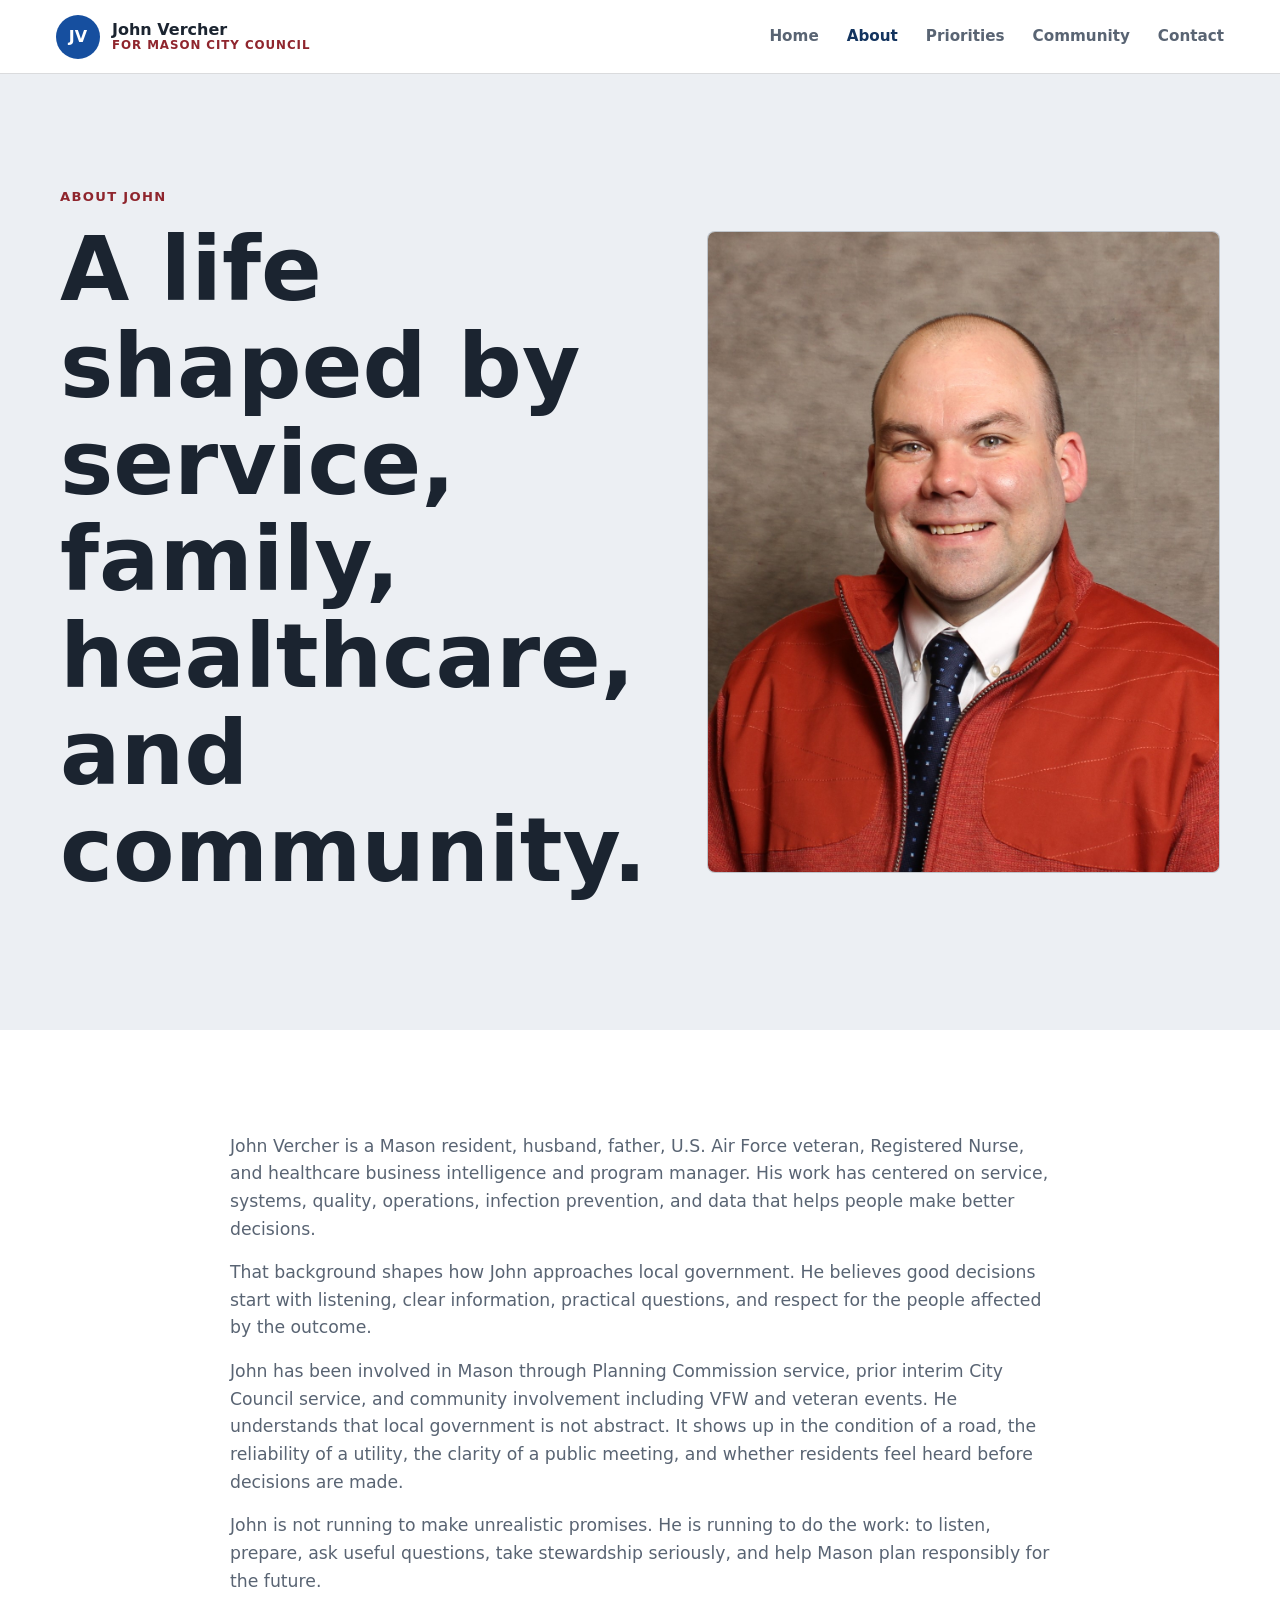
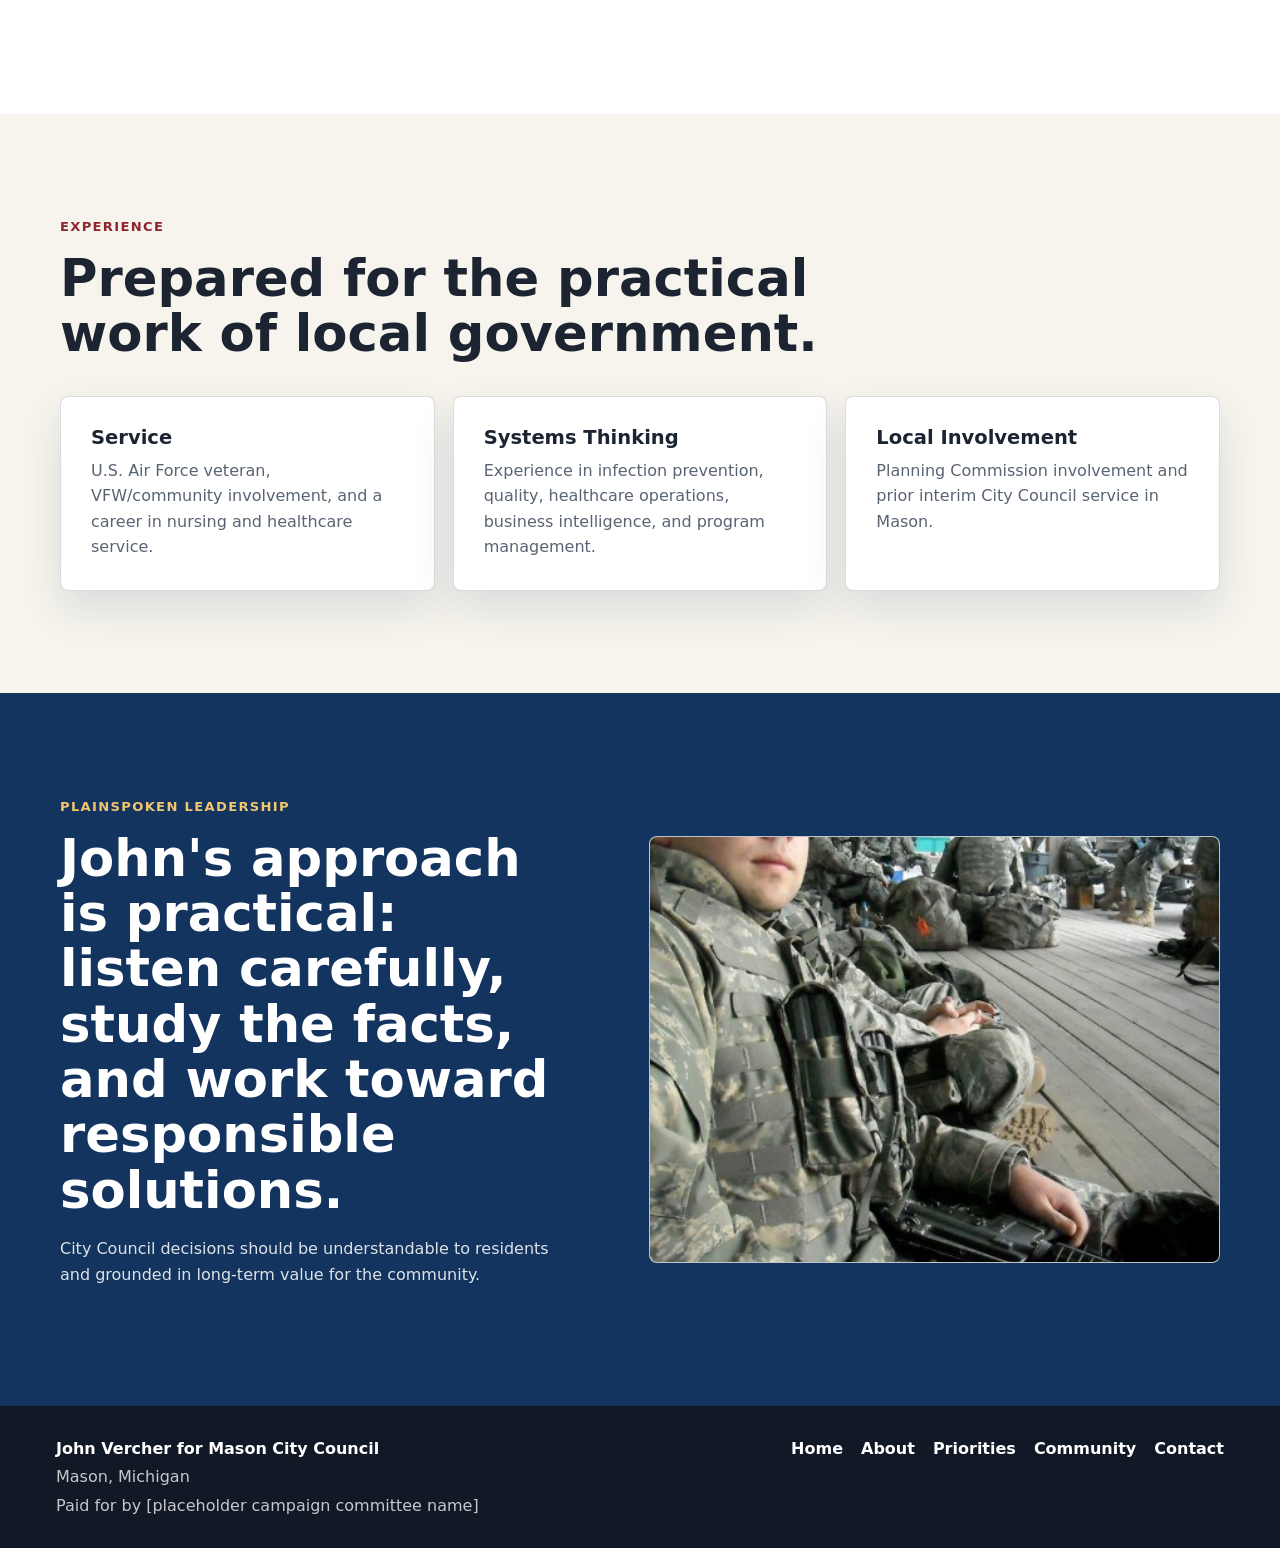
==== about.html @ 8ca31dbc "Build static campaign website" ====
<!doctype html>
<html lang="en">
  <head>
    <meta charset="utf-8">
    <meta name="viewport" content="width=device-width, initial-scale=1">
    <title>About John Vercher | Mason City Council</title>
    <meta name="description" content="Learn about John Vercher: Mason resident, husband, father, U.S. Air Force veteran, Registered Nurse, healthcare leader, and local public servant.">
    <meta property="og:title" content="About John Vercher">
    <meta property="og:description" content="John's story is rooted in service, practical problem-solving, family, and community in Mason, Michigan.">
    <meta property="og:type" content="website">
    <meta property="og:image" content="https://johnvercher.com/assets/images/john/john-professional-profile-picture.JPG">
    <link rel="canonical" href="https://johnvercher.com/about.html">
    <link rel="stylesheet" href="/css/brand.css?v=20260602b">
    <link rel="stylesheet" href="/css/base.css?v=20260602b">
    <script src="/js/main.js?v=20260602" defer></script>
  </head>
  <body>
    <a class="skip-link" href="#main">Skip to content</a>
    <header class="site-header">
      <a class="brand" href="/" aria-label="John Vercher for Mason City Council home">
        <span class="brand-mark" aria-hidden="true">JV</span>
        <span class="brand-text"><strong>John Vercher</strong><small>for Mason City Council</small></span>
      </a>
      <button class="nav-toggle" type="button" aria-expanded="false" aria-controls="site-nav"><span class="nav-toggle-bars" aria-hidden="true"></span><span class="sr-only">Menu</span></button>
      <nav id="site-nav" class="site-nav" aria-label="Primary navigation">
        <a href="/">Home</a>
        <a aria-current="page" href="/about.html">About</a>
        <a href="/priorities.html">Priorities</a>
        <a href="/community.html">Community</a>
        <a href="/contact.html">Contact</a>
      </nav>
    </header>

    <main id="main">
      <section class="page-hero">
        <div class="container split">
          <div>
            <p class="eyebrow">About John</p>
            <h1>A life shaped by service, family, healthcare, and community.</h1>
          </div>
          <div class="photo-frame portrait-frame" data-placeholder="John Vercher campaign portrait">
            <img src="/assets/images/john/john-professional-profile-picture.JPG" alt="John Vercher, candidate for Mason City Council">
          </div>
        </div>
      </section>

      <section class="section section-light">
        <div class="container narrow prose">
          <p>John Vercher is a Mason resident, husband, father, U.S. Air Force veteran, Registered Nurse, and healthcare business intelligence and program manager. His work has centered on service, systems, quality, operations, infection prevention, and data that helps people make better decisions.</p>
          <p>That background shapes how John approaches local government. He believes good decisions start with listening, clear information, practical questions, and respect for the people affected by the outcome.</p>
          <p>John has been involved in Mason through Planning Commission service, prior interim City Council service, and community involvement including VFW and veteran events. He understands that local government is not abstract. It shows up in the condition of a road, the reliability of a utility, the clarity of a public meeting, and whether residents feel heard before decisions are made.</p>
          <p>John is not running to make unrealistic promises. He is running to do the work: to listen, prepare, ask useful questions, take stewardship seriously, and help Mason plan responsibly for the future.</p>
        </div>
      </section>

      <section class="section">
        <div class="container">
          <div class="section-heading">
            <p class="eyebrow">Experience</p>
            <h2>Prepared for the practical work of local government.</h2>
          </div>
          <div class="card-grid three">
            <article class="card">
              <h3>Service</h3>
              <p>U.S. Air Force veteran, VFW/community involvement, and a career in nursing and healthcare service.</p>
            </article>
            <article class="card">
              <h3>Systems Thinking</h3>
              <p>Experience in infection prevention, quality, healthcare operations, business intelligence, and program management.</p>
            </article>
            <article class="card">
              <h3>Local Involvement</h3>
              <p>Planning Commission involvement and prior interim City Council service in Mason.</p>
            </article>
          </div>
        </div>
      </section>

      <section class="section section-blue">
        <div class="container feature reverse">
          <div>
            <p class="eyebrow">Plainspoken leadership</p>
            <h2>John's approach is practical: listen carefully, study the facts, and work toward responsible solutions.</h2>
            <p>City Council decisions should be understandable to residents and grounded in long-term value for the community.</p>
          </div>
          <div class="photo-frame" data-placeholder="John Vercher during military service">
            <img src="/assets/images/military/john-gwot-1.JPG" alt="John Vercher during military service">
          </div>
        </div>
      </section>
    </main>

    <footer class="site-footer">
      <div><strong>John Vercher for Mason City Council</strong><span>Mason, Michigan</span><span>Paid for by [placeholder campaign committee name]</span></div>
      <nav aria-label="Footer navigation"><a href="/">Home</a><a href="/about.html">About</a><a href="/priorities.html">Priorities</a><a href="/community.html">Community</a><a href="/contact.html">Contact</a></nav>
    </footer>
  </body>
</html>
---- css/brand.css ----
:root {
  color-scheme: light;
  --color-ink: #1b2430;
  --color-muted: #596473;
  --color-blue: #164f9f;
  --color-blue-dark: #13345f;
  --color-red: #b83a3f;
  --color-red-dark: #8f252d;
  --color-gold: #d5a642;
  --color-green: #496b57;
  --color-paper: #f7f4ed;
  --color-soft: #eceff3;
  --color-white: #ffffff;
  --color-line: rgba(27, 36, 48, 0.16);
  --shadow-soft: 0 18px 42px rgba(19, 52, 95, 0.12);
  --font-sans: ui-sans-serif, system-ui, -apple-system, BlinkMacSystemFont, "Segoe UI", sans-serif;
  --radius: 8px;
  --container: 1160px;
}
---- css/base.css ----
* {
  box-sizing: border-box;
}

html {
  scroll-behavior: smooth;
}

body {
  margin: 0;
  background: var(--color-paper);
  color: var(--color-ink);
  font-family: var(--font-sans);
  line-height: 1.6;
}

body.nav-open {
  overflow: hidden;
}

img {
  display: block;
  max-width: 100%;
}

a {
  color: inherit;
}

a:hover {
  color: var(--color-blue);
}

:focus-visible {
  outline: 3px solid rgba(213, 166, 66, 0.75);
  outline-offset: 4px;
}

h1,
h2,
h3,
p {
  margin-top: 0;
}

h1,
h2,
h3 {
  color: var(--color-ink);
  line-height: 1.08;
}

h1 {
  font-size: clamp(2.55rem, 7vw, 5.6rem);
  margin-bottom: 20px;
  max-width: 11ch;
}

h2 {
  font-size: clamp(1.9rem, 4vw, 3.25rem);
  margin-bottom: 18px;
}

h3 {
  font-size: 1.22rem;
  margin-bottom: 10px;
}

p {
  margin-bottom: 16px;
}

ul {
  margin: 0;
  padding-left: 1.2rem;
}

li + li {
  margin-top: 8px;
}

input,
select,
textarea,
button {
  font: inherit;
}

input,
select,
textarea {
  border: 1px solid var(--color-line);
  border-radius: 6px;
  color: var(--color-ink);
  min-height: 48px;
  padding: 10px 12px;
  width: 100%;
}

textarea {
  resize: vertical;
}

label {
  color: var(--color-blue-dark);
  font-weight: 800;
}

.sr-only {
  clip: rect(0, 0, 0, 0);
  border: 0;
  height: 1px;
  margin: -1px;
  overflow: hidden;
  padding: 0;
  position: absolute;
  white-space: nowrap;
  width: 1px;
}

.skip-link {
  background: var(--color-blue-dark);
  color: var(--color-white);
  font-weight: 800;
  left: 16px;
  padding: 10px 14px;
  position: fixed;
  top: 12px;
  transform: translateY(-140%);
  z-index: 100;
}

.skip-link:focus {
  transform: translateY(0);
}

.site-header {
  align-items: center;
  background: rgba(255, 255, 255, 0.96);
  border-bottom: 1px solid var(--color-line);
  display: flex;
  gap: 20px;
  justify-content: space-between;
  min-height: 74px;
  padding: 12px clamp(18px, 5vw, 56px);
  position: sticky;
  top: 0;
  z-index: 30;
}

.brand {
  align-items: center;
  display: inline-flex;
  gap: 12px;
  text-decoration: none;
}

.brand-mark {
  align-items: center;
  background: var(--color-blue);
  border-radius: 50%;
  color: var(--color-white);
  display: inline-flex;
  font-weight: 900;
  height: 44px;
  justify-content: center;
  width: 44px;
}

.brand-text strong,
.brand-text small {
  display: block;
}

.brand-text strong {
  color: var(--color-ink);
  line-height: 1.1;
}

.brand-text small {
  color: var(--color-red-dark);
  font-size: 0.74rem;
  font-weight: 900;
  letter-spacing: 0.08em;
  line-height: 1.2;
  text-transform: uppercase;
}

.site-nav {
  align-items: center;
  display: flex;
  flex-wrap: wrap;
  gap: clamp(12px, 2.5vw, 28px);
  justify-content: flex-end;
}

.site-nav a {
  color: var(--color-muted);
  font-size: 0.95rem;
  font-weight: 800;
  text-decoration: none;
}

.site-nav a[aria-current="page"],
.site-nav a:hover {
  color: var(--color-blue-dark);
}

.nav-toggle {
  background: var(--color-white);
  border: 1px solid var(--color-line);
  border-radius: 6px;
  color: var(--color-blue-dark);
  display: none;
  height: 44px;
  padding: 0;
  width: 44px;
}

.nav-toggle-bars,
.nav-toggle-bars::before,
.nav-toggle-bars::after {
  background: currentColor;
  display: block;
  height: 2px;
  margin: auto;
  position: relative;
  width: 20px;
}

.nav-toggle-bars::before,
.nav-toggle-bars::after {
  content: "";
  position: absolute;
}

.nav-toggle-bars::before {
  top: -6px;
}

.nav-toggle-bars::after {
  top: 6px;
}

.container {
  margin: 0 auto;
  max-width: var(--container);
  width: min(calc(100% - 36px), var(--container));
}

.narrow {
  max-width: 820px;
}

.section {
  padding: clamp(58px, 8vw, 104px) 0;
}

.section-light {
  background: var(--color-white);
}

.section-blue {
  background: var(--color-blue-dark);
  color: rgba(255, 255, 255, 0.86);
}

.section-blue h1,
.section-blue h2,
.section-blue h3 {
  color: var(--color-white);
}

.section-heading {
  max-width: 760px;
}

.eyebrow {
  color: var(--color-red-dark);
  font-size: 0.82rem;
  font-weight: 900;
  letter-spacing: 0.1em;
  margin-bottom: 14px;
  text-transform: uppercase;
}

.section-blue .eyebrow,
.hero .eyebrow {
  color: #f1c66e;
}

.prose {
  color: var(--color-muted);
  font-size: 1.08rem;
}

.split,
.feature,
.contact-layout {
  align-items: center;
  display: grid;
  gap: clamp(28px, 7vw, 76px);
  grid-template-columns: minmax(0, 1fr) minmax(280px, 0.9fr);
}

.feature.reverse {
  grid-template-columns: minmax(280px, 0.9fr) minmax(0, 1fr);
}

.hero {
  min-height: calc(100svh - 74px);
  overflow: hidden;
  position: relative;
}

.hero-photo,
.hero-shade {
  inset: 0;
  position: absolute;
}

.hero-photo {
  background:
    url("/assets/images/hero/welcome-to-mason-hero.jpg") center / cover no-repeat,
    linear-gradient(135deg, #d6b37b, #315c86);
}

.hero-shade {
  background:
    linear-gradient(90deg, rgba(19, 52, 95, 0.9), rgba(19, 52, 95, 0.58) 48%, rgba(19, 52, 95, 0.08) 82%),
    linear-gradient(0deg, rgba(27, 36, 48, 0.28), rgba(27, 36, 48, 0.08));
}

.hero-content {
  color: var(--color-white);
  margin: 0 auto;
  max-width: var(--container);
  padding: clamp(86px, 15vw, 160px) 0 clamp(58px, 10vw, 96px);
  position: relative;
  width: min(calc(100% - 36px), var(--container));
  z-index: 1;
}

.hero-content h1,
.hero-content h2 {
  color: var(--color-white);
}

.hero-lede,
.page-lede {
  font-size: clamp(1.14rem, 2vw, 1.45rem);
  max-width: 680px;
}

.hero-lede {
  color: rgba(255, 255, 255, 0.9);
  max-width: 720px;
}

.button-row {
  display: flex;
  flex-wrap: wrap;
  gap: 12px;
  margin-top: 30px;
}

.button {
  align-items: center;
  border: 2px solid transparent;
  border-radius: 6px;
  cursor: pointer;
  display: inline-flex;
  font-weight: 900;
  justify-content: center;
  min-height: 48px;
  padding: 11px 18px;
  text-decoration: none;
}

.button-primary {
  background: var(--color-red);
  color: var(--color-white);
}

.button-primary:hover {
  background: var(--color-red-dark);
  color: var(--color-white);
}

.button-secondary {
  border-color: rgba(255, 255, 255, 0.78);
  color: var(--color-white);
}

.button-secondary:hover {
  background: rgba(255, 255, 255, 0.12);
  color: var(--color-white);
}

.card-grid {
  display: grid;
  gap: 18px;
  margin-top: 34px;
}

.card-grid.three {
  grid-template-columns: repeat(3, minmax(0, 1fr));
}

.card-grid.four {
  grid-template-columns: repeat(4, minmax(0, 1fr));
}

.card {
  background: var(--color-white);
  border: 1px solid var(--color-line);
  border-radius: var(--radius);
  box-shadow: var(--shadow-soft);
  padding: clamp(22px, 3vw, 30px);
}

.card p {
  color: var(--color-muted);
  margin-bottom: 0;
}

.priority-card {
  border-top: 5px solid var(--color-blue);
}

.photo-frame,
.gallery-grid figure,
.photo-strip figure {
  background: #dfe4e8;
  border: 1px solid var(--color-line);
  border-radius: var(--radius);
  overflow: hidden;
  position: relative;
}

.photo-frame {
  aspect-ratio: 4 / 3;
  min-height: 260px;
}

.portrait-frame {
  aspect-ratio: 4 / 5;
}

.photo-frame img,
.gallery-grid img,
.photo-strip img {
  height: 100%;
  object-fit: cover;
  width: 100%;
}

.photo-frame.is-missing img,
.gallery-grid figure.is-missing img,
.photo-strip figure.is-missing img {
  display: none;
}

.photo-frame.is-missing::before,
.gallery-grid figure.is-missing::before,
.photo-strip figure.is-missing::before {
  align-items: center;
  color: var(--color-blue-dark);
  content: attr(data-placeholder);
  display: flex;
  font-weight: 900;
  inset: 0;
  justify-content: center;
  min-height: 220px;
  padding: 24px;
  position: absolute;
  text-align: center;
}

.photo-strip figure.is-missing::before,
.gallery-grid figure.is-missing::before {
  bottom: 48px;
}

.text-link {
  color: var(--color-blue-dark);
  display: inline-flex;
  font-weight: 900;
  margin-top: 8px;
  text-decoration-color: var(--color-gold);
  text-decoration-thickness: 3px;
  text-underline-offset: 5px;
}

.text-link.light {
  color: var(--color-white);
}

.photo-strip {
  display: grid;
  gap: 18px;
  grid-template-columns: repeat(3, minmax(0, 1fr));
  margin-top: 32px;
}

figure {
  margin: 0;
}

.photo-strip figure,
.gallery-grid figure {
  display: grid;
  grid-template-rows: 1fr auto;
}

.photo-strip img {
  aspect-ratio: 4 / 3;
}

figcaption {
  background: var(--color-white);
  color: var(--color-blue-dark);
  font-weight: 900;
  padding: 12px 14px;
}

.cta {
  background: var(--color-soft);
}

.cta-inner {
  align-items: center;
  display: flex;
  gap: 24px;
  justify-content: space-between;
}

.cta-inner p {
  color: var(--color-muted);
  max-width: 680px;
}

.page-hero {
  background: var(--color-soft);
  padding: clamp(58px, 9vw, 112px) 0;
}

.page-hero-image {
  background:
    linear-gradient(90deg, rgba(19, 52, 95, 0.92), rgba(19, 52, 95, 0.68)),
    url("/assets/images/hero/welcome-to-mason-hero.jpg") center / cover no-repeat;
  color: rgba(255, 255, 255, 0.88);
}

.page-hero-image h1,
.page-hero-image .page-lede {
  color: var(--color-white);
}

.page-hero .split {
  align-items: center;
}

.priority-list {
  display: grid;
  gap: 20px;
}

.priority-detail {
  background: var(--color-paper);
  border-left: 5px solid var(--color-blue);
  border-radius: var(--radius);
  padding: clamp(22px, 4vw, 34px);
}

.priority-detail h2 {
  font-size: clamp(1.6rem, 3vw, 2.2rem);
}

.priority-detail h3 {
  color: var(--color-red-dark);
  font-size: 1rem;
  margin-top: 20px;
  text-transform: uppercase;
}

.gallery-grid {
  display: grid;
  gap: 18px;
  grid-template-columns: repeat(2, minmax(0, 1fr));
  margin-top: 34px;
}

.gallery-grid img {
  aspect-ratio: 16 / 10;
}

.contact-layout {
  align-items: start;
  grid-template-columns: minmax(240px, 0.65fr) minmax(300px, 1fr);
}

.contact-panel,
.contact-form {
  background: var(--color-white);
  border: 1px solid var(--color-line);
  border-radius: var(--radius);
  box-shadow: var(--shadow-soft);
  padding: clamp(22px, 4vw, 34px);
}

.contact-panel p {
  color: var(--color-muted);
}

.contact-panel a {
  color: var(--color-blue-dark);
  font-weight: 800;
}

.contact-form {
  display: grid;
  gap: 12px;
}

.contact-form button {
  justify-self: start;
  margin-top: 10px;
}

.site-footer {
  background: #111927;
  color: rgba(255, 255, 255, 0.76);
  display: flex;
  gap: 24px;
  justify-content: space-between;
  padding: 30px clamp(18px, 5vw, 56px);
}

.site-footer div,
.site-footer nav {
  display: flex;
  flex-wrap: wrap;
  gap: 10px 18px;
}

.site-footer div {
  flex-direction: column;
  gap: 3px;
}

.site-footer strong,
.site-footer a {
  color: var(--color-white);
}

.site-footer a {
  font-weight: 800;
  text-decoration: none;
}

@media (prefers-reduced-motion: reduce) {
  *,
  *::before,
  *::after {
    animation-duration: 0.01ms !important;
    animation-iteration-count: 1 !important;
    scroll-behavior: auto !important;
    transition-duration: 0.01ms !important;
  }
}

@media (max-width: 980px) {
  .card-grid.four,
  .card-grid.three {
    grid-template-columns: repeat(2, minmax(0, 1fr));
  }
}

@media (max-width: 760px) {
  .site-header {
    align-items: center;
  }

  .nav-toggle {
    display: inline-flex;
  }

  .site-nav {
    align-content: start;
    background: var(--color-white);
    border-top: 1px solid var(--color-line);
    bottom: 0;
    display: none;
    flex-direction: column;
    gap: 0;
    justify-content: start;
    left: 0;
    padding: 20px;
    position: fixed;
    right: 0;
    top: 74px;
  }

  body.nav-open .site-nav {
    display: flex;
  }

  .site-nav a {
    border-bottom: 1px solid var(--color-line);
    font-size: 1.15rem;
    padding: 15px 0;
    width: 100%;
  }

  .split,
  .feature,
  .feature.reverse,
  .contact-layout,
  .card-grid.four,
  .card-grid.three,
  .photo-strip,
  .gallery-grid {
    grid-template-columns: 1fr;
  }

  .hero {
    min-height: auto;
  }

  .hero-shade {
    background: linear-gradient(90deg, rgba(19, 52, 95, 0.92), rgba(19, 52, 95, 0.62));
  }

  .cta-inner,
  .site-footer {
    align-items: flex-start;
    flex-direction: column;
  }

  .button,
  .contact-form button {
    width: 100%;
  }
}
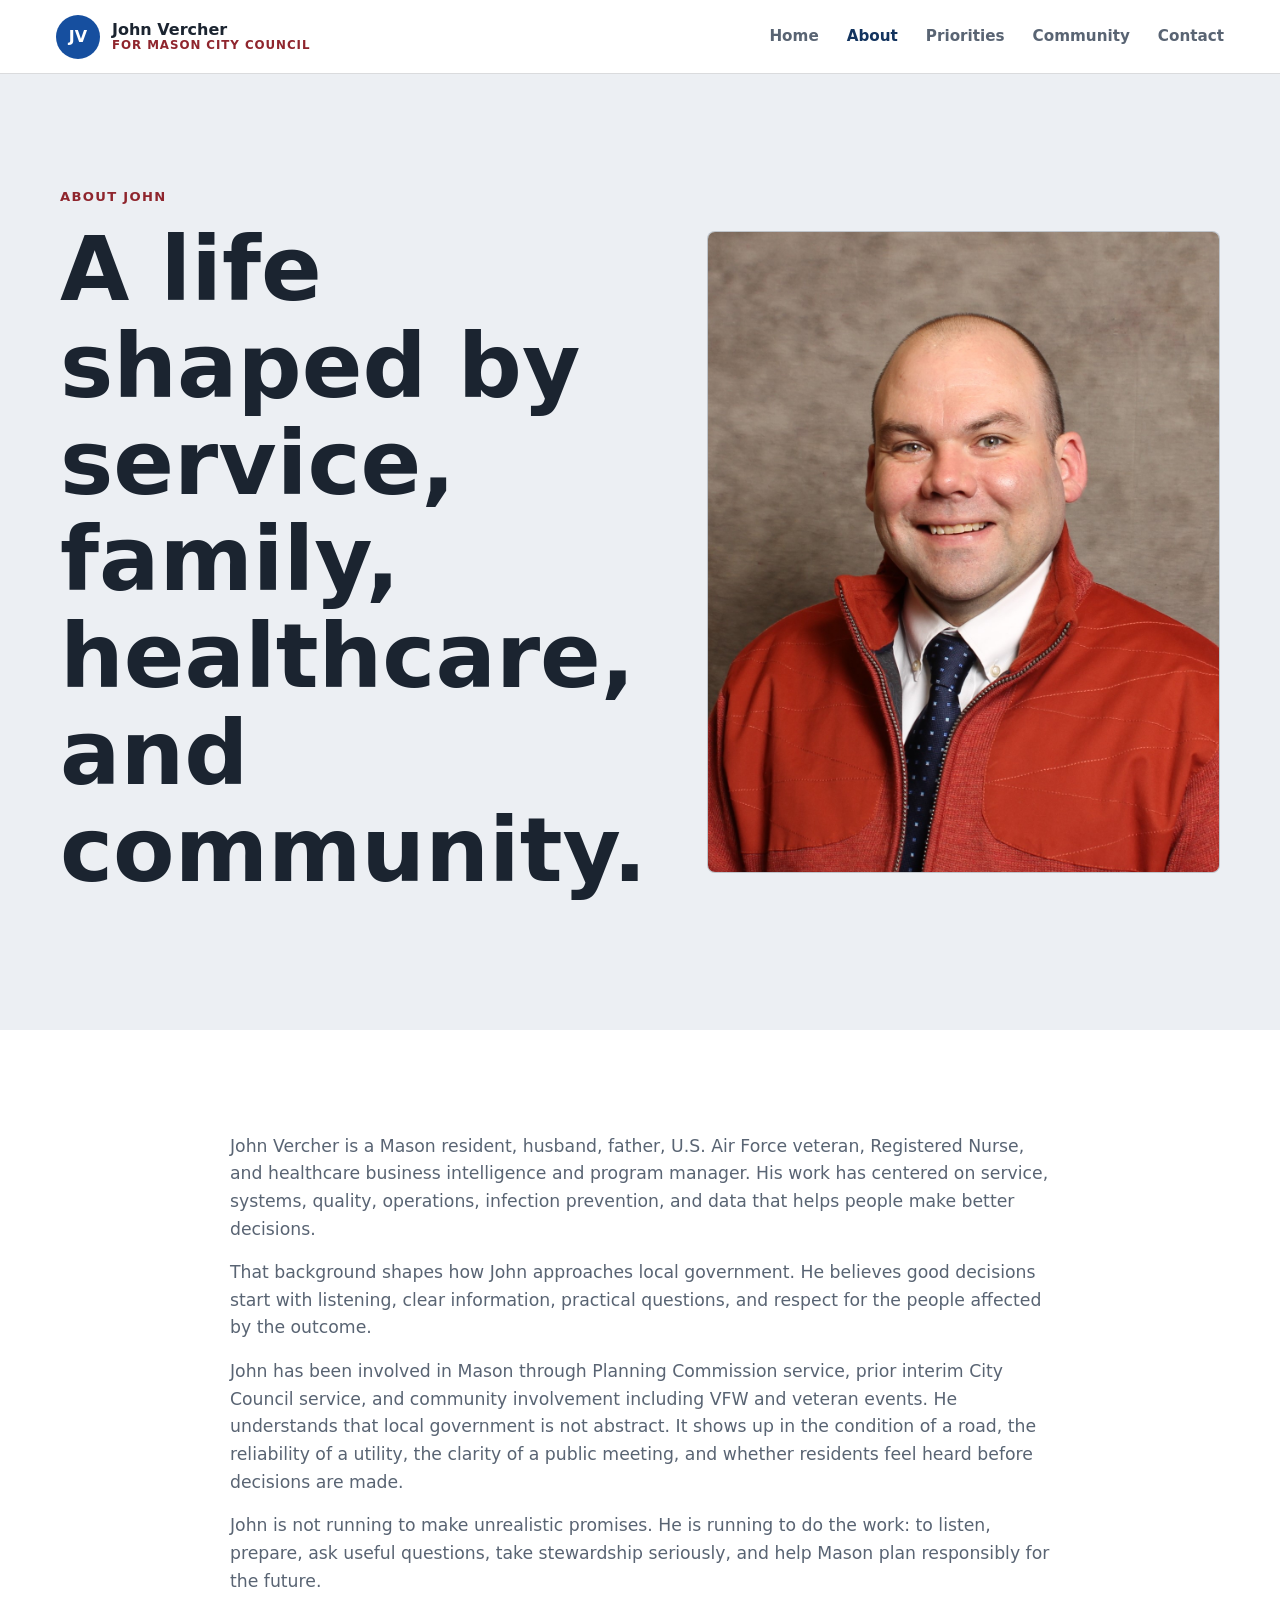
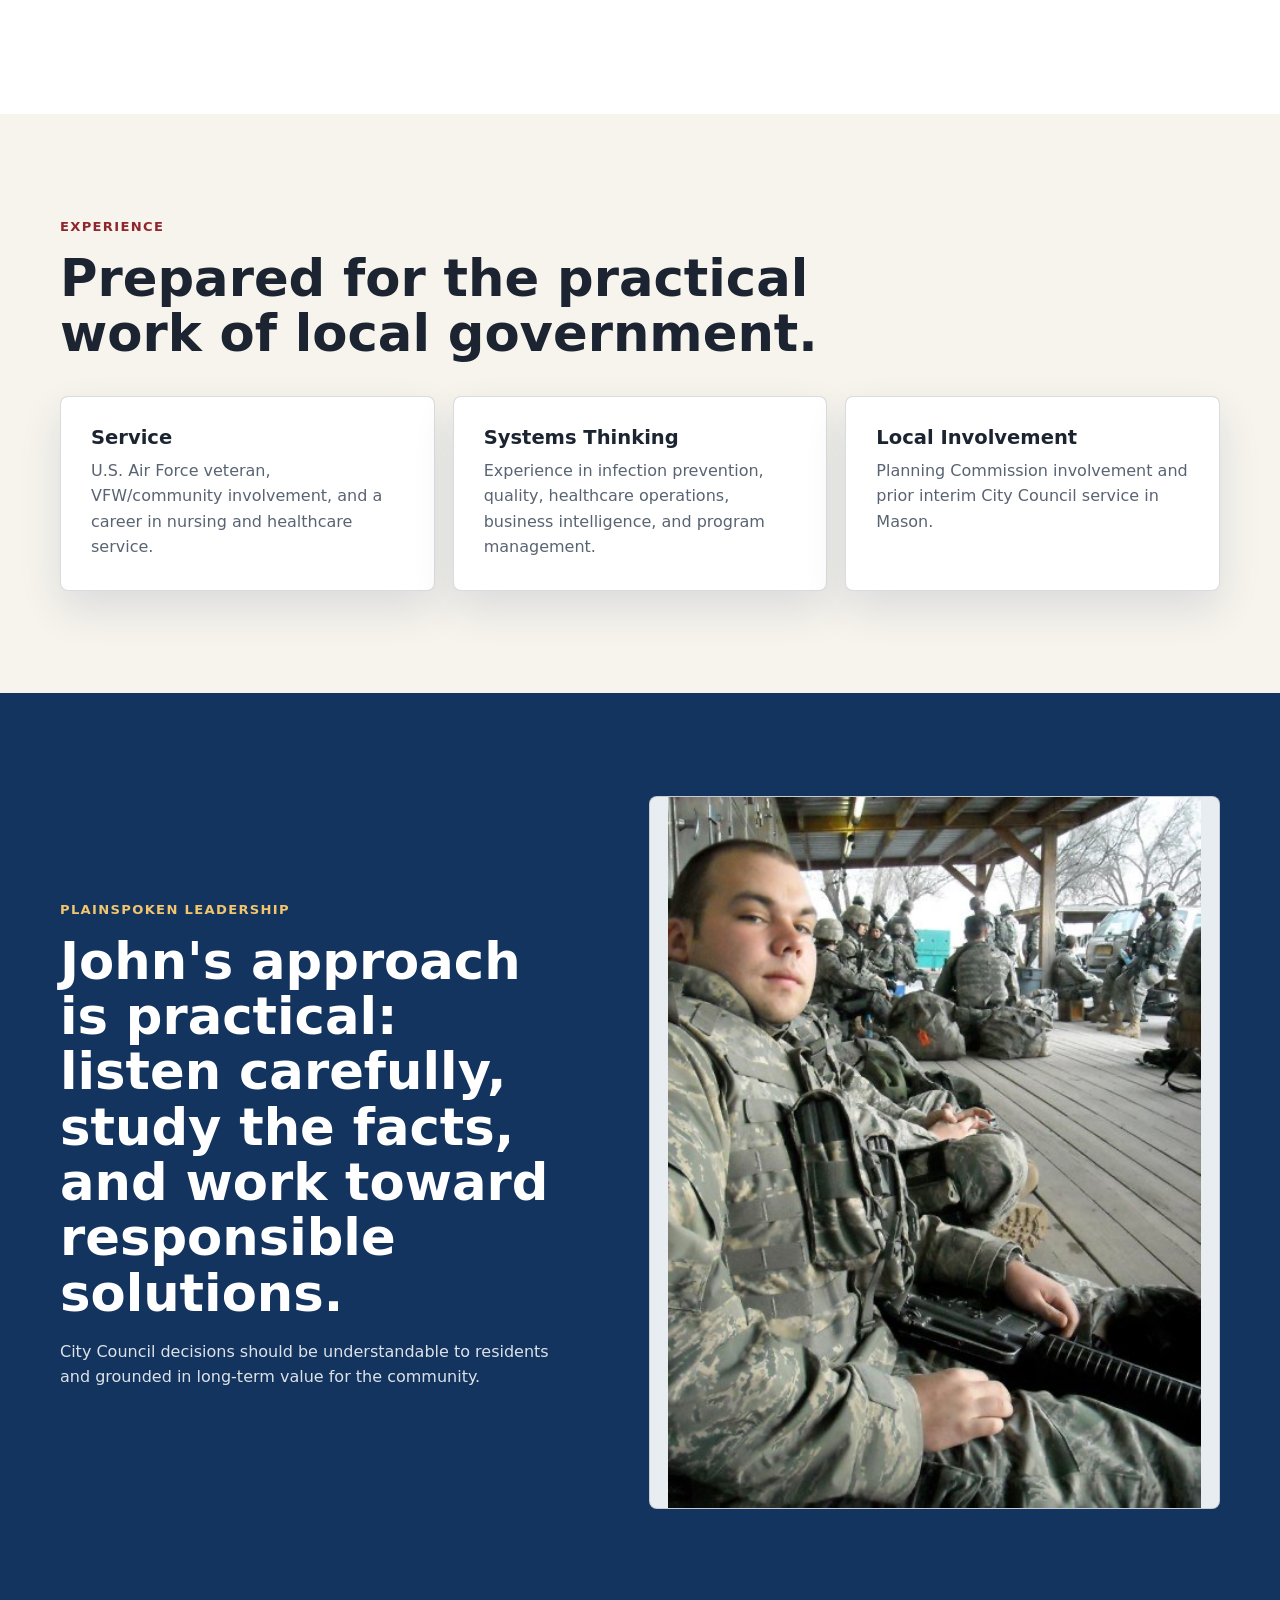
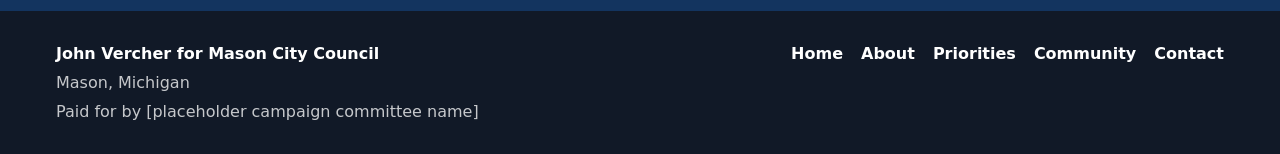
==== commit fdd7f420: "Update campaign copy and photo framing" ====
--- a/about.html
+++ b/about.html
@@ -4,14 +4,14 @@
     <meta charset="utf-8">
     <meta name="viewport" content="width=device-width, initial-scale=1">
     <title>About John Vercher | Mason City Council</title>
-    <meta name="description" content="Learn about John Vercher: Mason resident, husband, father, U.S. Air Force veteran, Registered Nurse, healthcare leader, and local public servant.">
+    <meta name="description" content="Learn about John Vercher: Mason resident, husband, father, U.S. Air Force veteran, former first responder, Registered Nurse, healthcare leader, and local public servant.">
     <meta property="og:title" content="About John Vercher">
     <meta property="og:description" content="John's story is rooted in service, practical problem-solving, family, and community in Mason, Michigan.">
     <meta property="og:type" content="website">
     <meta property="og:image" content="https://johnvercher.com/assets/images/john/john-professional-profile-picture.JPG">
     <link rel="canonical" href="https://johnvercher.com/about.html">
-    <link rel="stylesheet" href="/css/brand.css?v=20260602b">
-    <link rel="stylesheet" href="/css/base.css?v=20260602b">
+    <link rel="stylesheet" href="/css/brand.css?v=20260602c">
+    <link rel="stylesheet" href="/css/base.css?v=20260602c">
     <script src="/js/main.js?v=20260602" defer></script>
   </head>
   <body>
@@ -83,7 +83,7 @@
             <h2>John's approach is practical: listen carefully, study the facts, and work toward responsible solutions.</h2>
             <p>City Council decisions should be understandable to residents and grounded in long-term value for the community.</p>
           </div>
-          <div class="photo-frame" data-placeholder="John Vercher during military service">
+          <div class="photo-frame portrait-frame photo-contain" data-placeholder="John Vercher during military service">
             <img src="/assets/images/military/john-gwot-1.JPG" alt="John Vercher during military service">
           </div>
         </div>
--- a/css/base.css
+++ b/css/base.css
@@ -411,6 +411,10 @@
   grid-template-columns: repeat(4, minmax(0, 1fr));
 }
 
+.priority-preview {
+  grid-template-columns: repeat(auto-fit, minmax(210px, 1fr));
+}
+
 .card {
   background: var(--color-white);
   border: 1px solid var(--color-line);
@@ -453,6 +457,14 @@
   height: 100%;
   object-fit: cover;
   width: 100%;
+}
+
+.photo-contain {
+  background: #e8edf1;
+}
+
+.photo-contain img {
+  object-fit: contain;
 }
 
 .photo-frame.is-missing img,
@@ -672,6 +684,7 @@
 
 @media (max-width: 980px) {
   .card-grid.four,
+  .priority-preview,
   .card-grid.three {
     grid-template-columns: repeat(2, minmax(0, 1fr));
   }
@@ -718,6 +731,7 @@
   .feature.reverse,
   .contact-layout,
   .card-grid.four,
+  .priority-preview,
   .card-grid.three,
   .photo-strip,
   .gallery-grid {
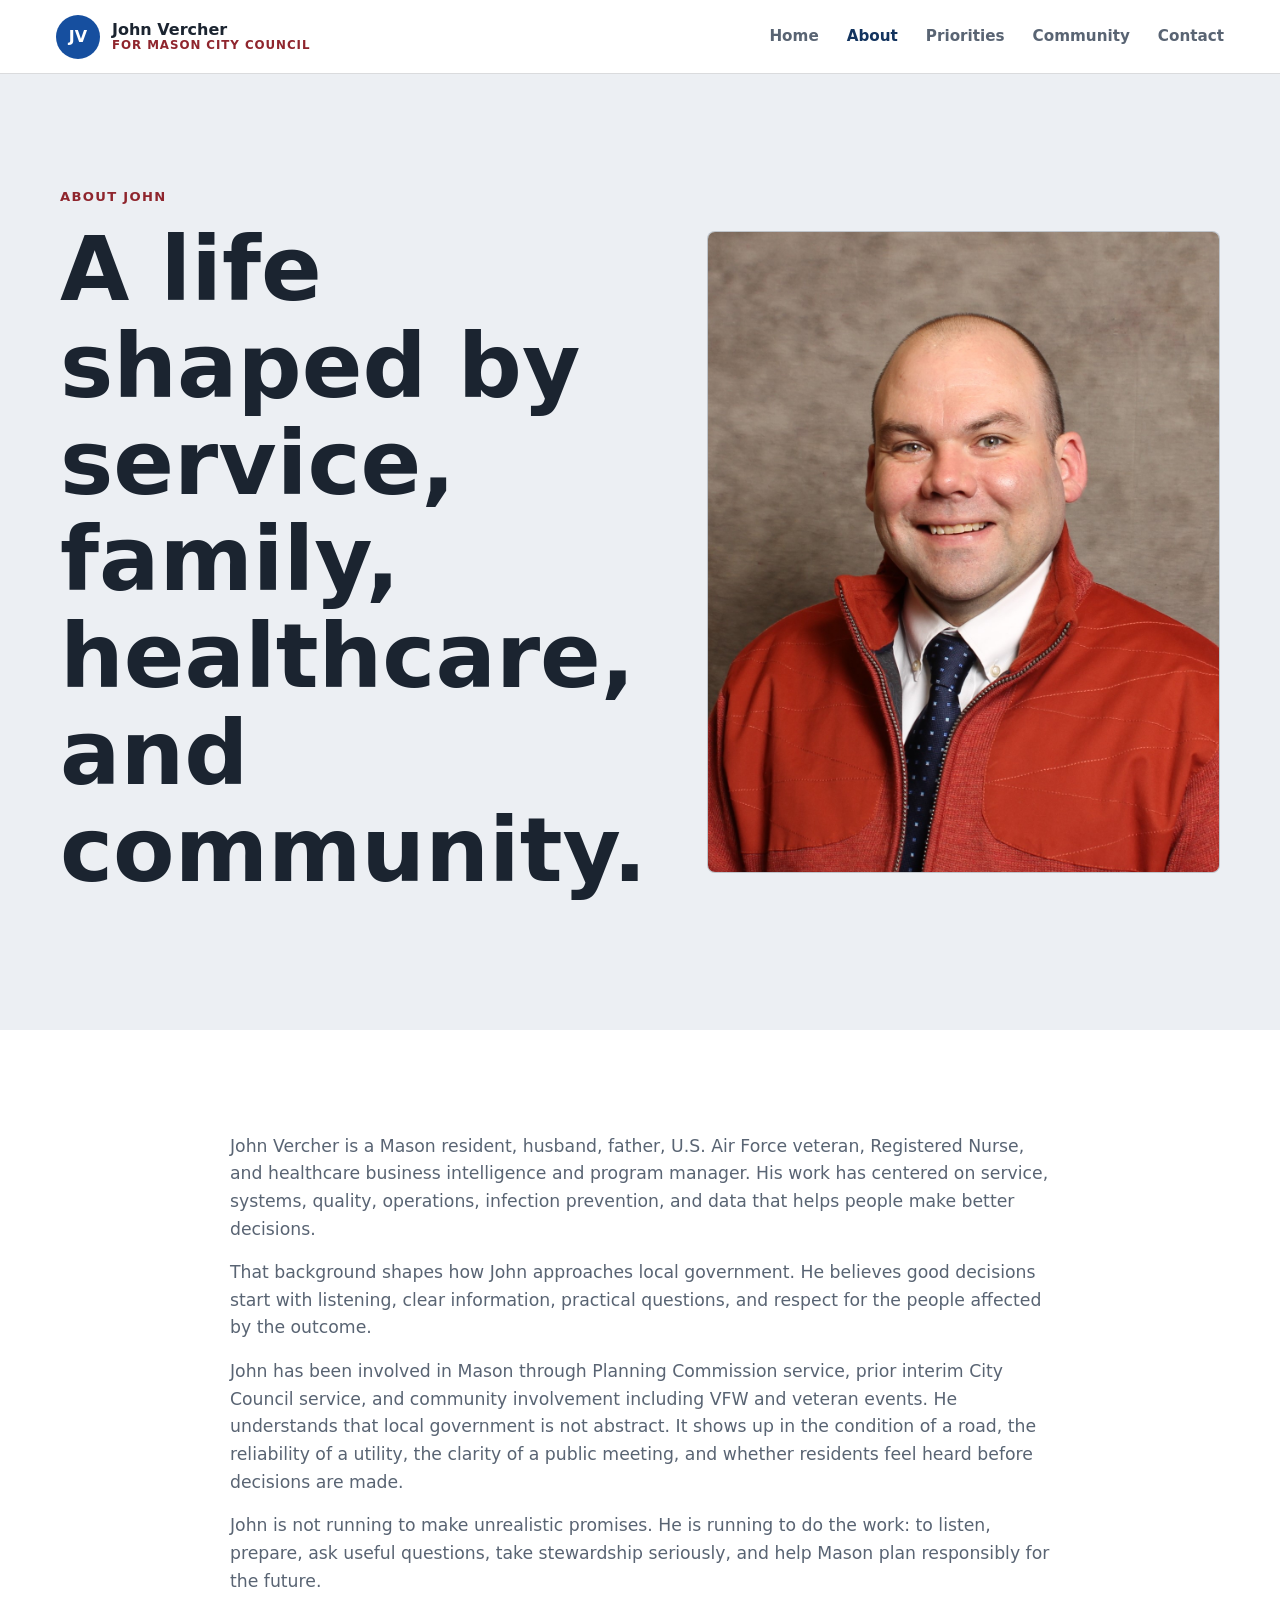
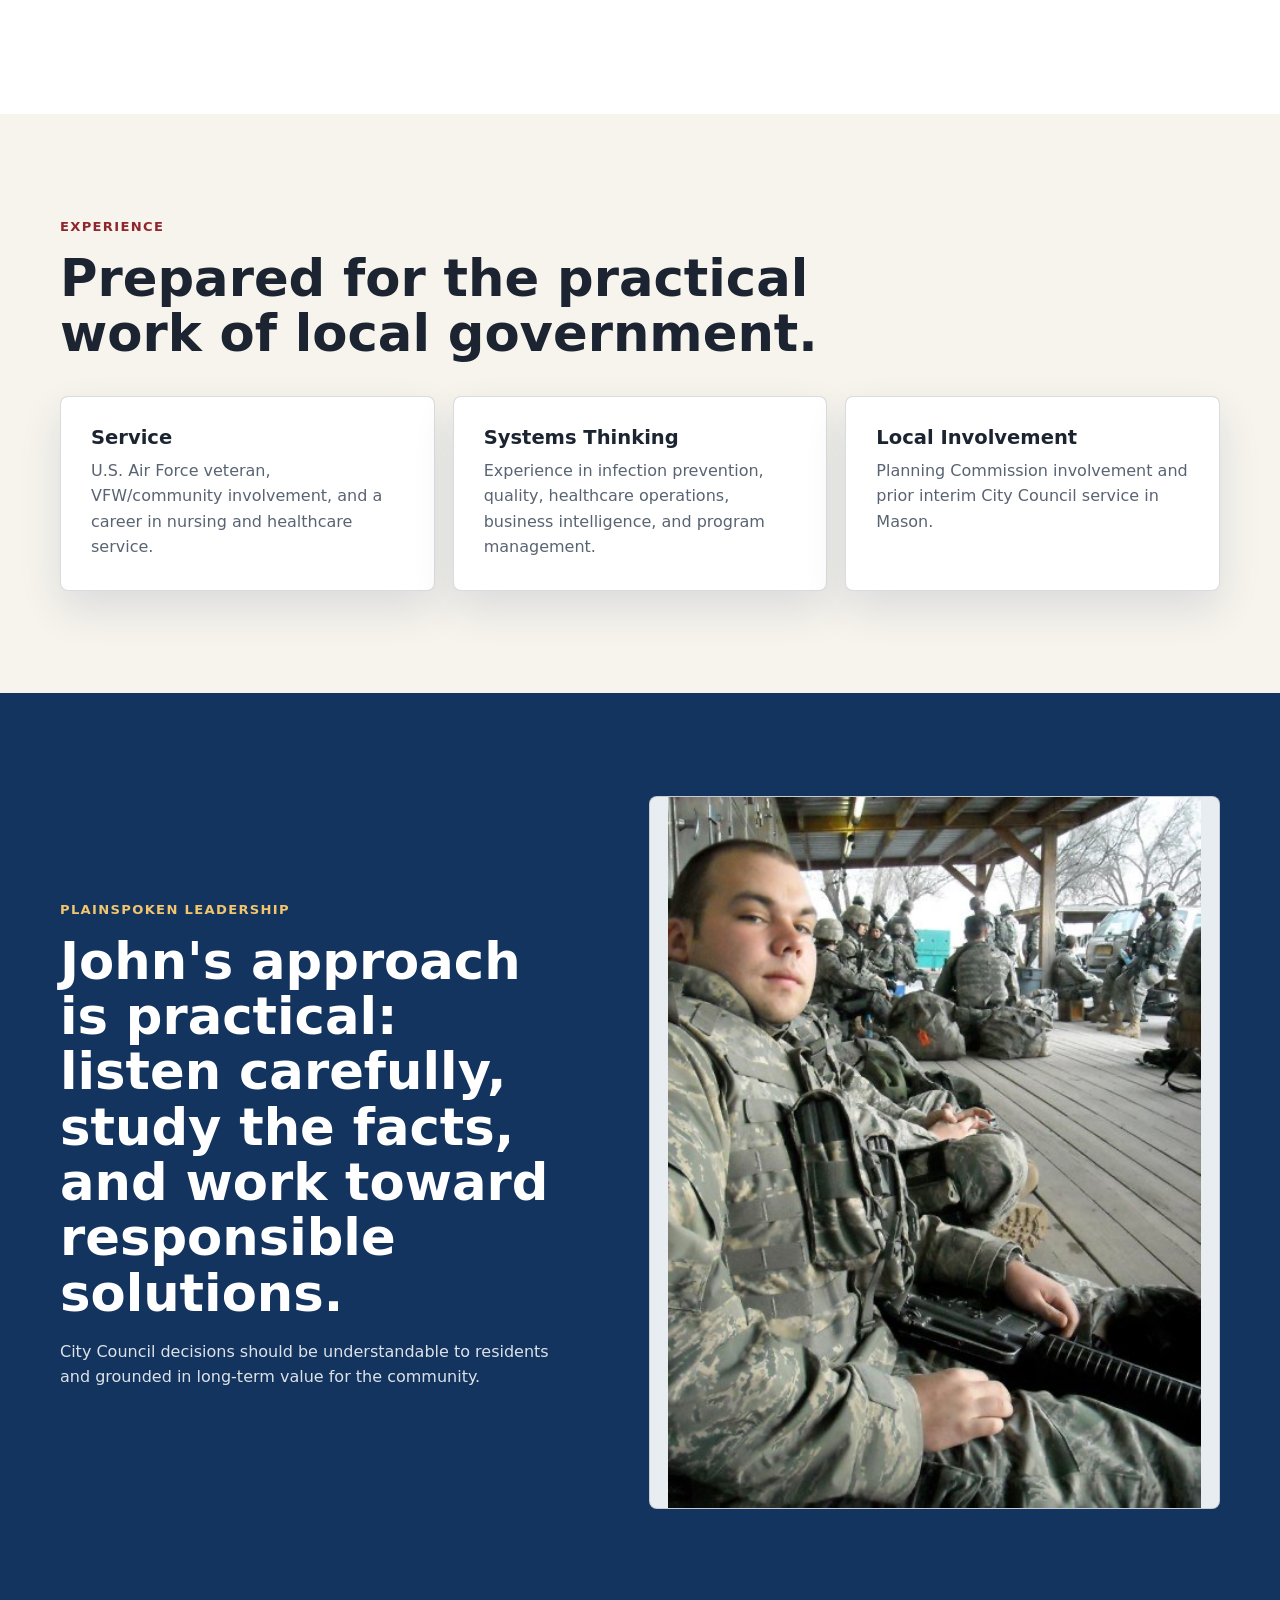
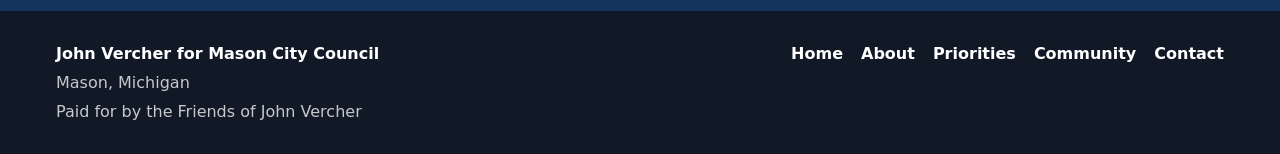
==== commit 13b90337: "Update campaign committee disclaimer" ====
--- a/about.html
+++ b/about.html
@@ -91,7 +91,7 @@
     </main>
 
     <footer class="site-footer">
-      <div><strong>John Vercher for Mason City Council</strong><span>Mason, Michigan</span><span>Paid for by [placeholder campaign committee name]</span></div>
+      <div><strong>John Vercher for Mason City Council</strong><span>Mason, Michigan</span><span>Paid for by the Friends of John Vercher</span></div>
       <nav aria-label="Footer navigation"><a href="/">Home</a><a href="/about.html">About</a><a href="/priorities.html">Priorities</a><a href="/community.html">Community</a><a href="/contact.html">Contact</a></nav>
     </footer>
   </body>
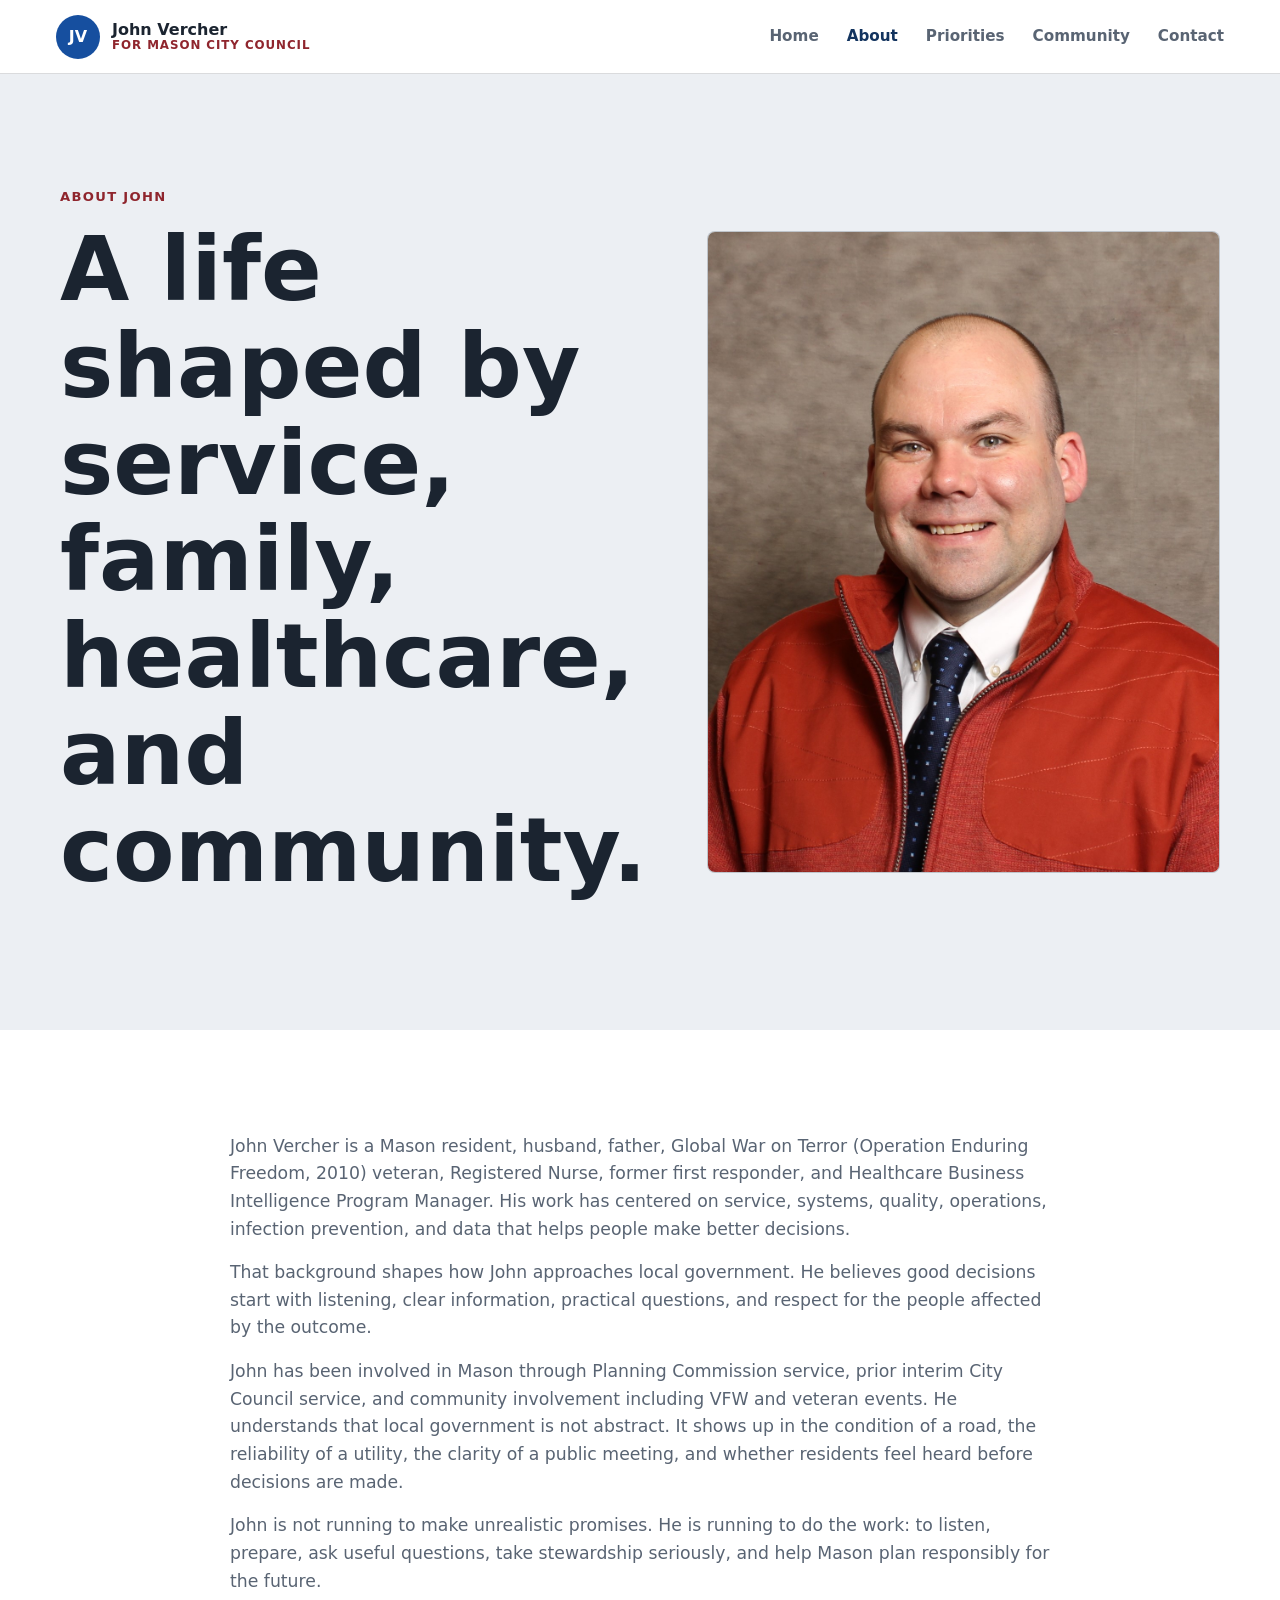
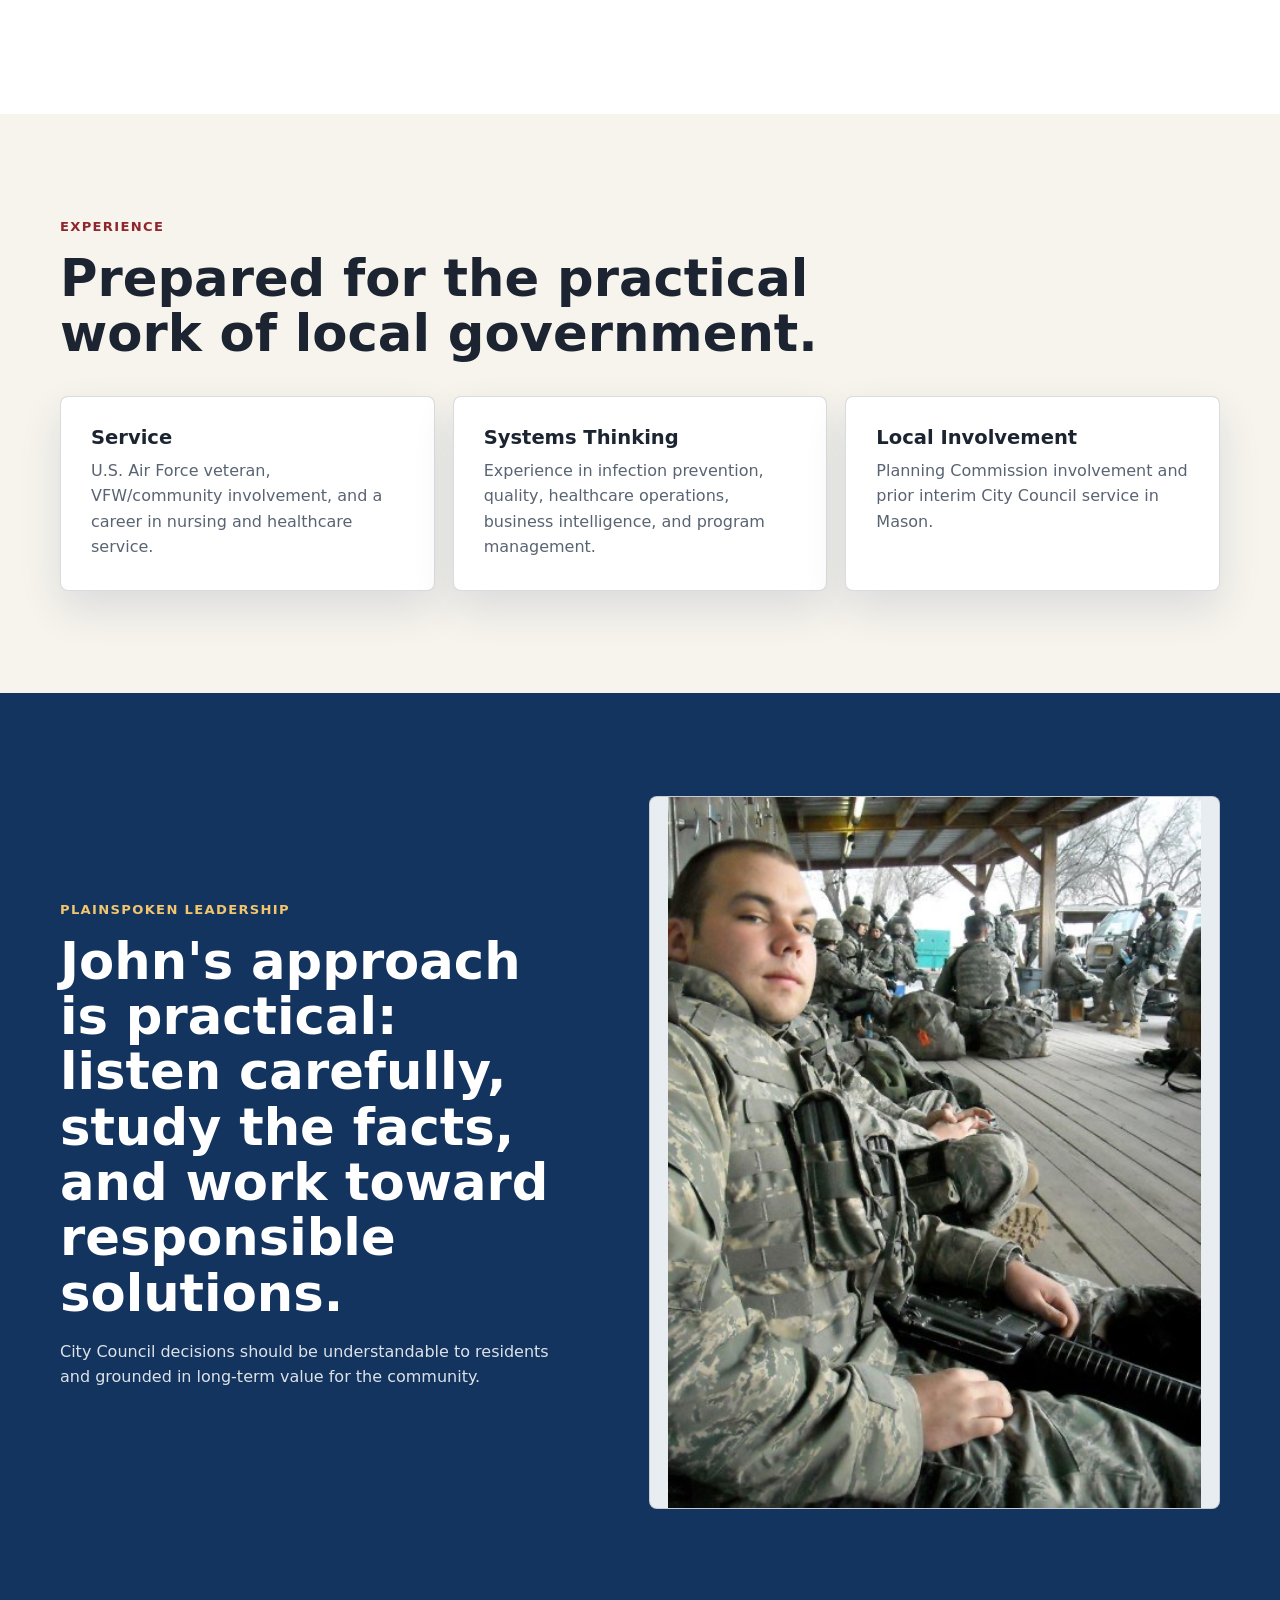
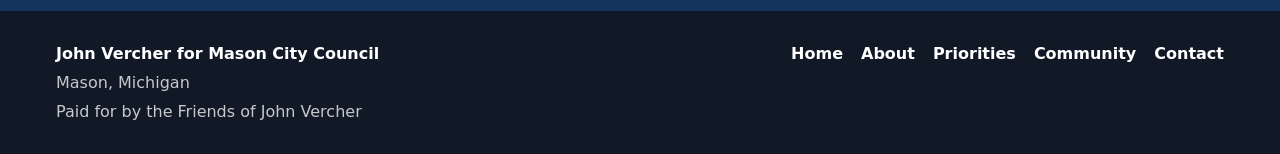
==== commit 033a667b: "Update About page service bio" ====
--- a/about.html
+++ b/about.html
@@ -46,7 +46,7 @@
 
       <section class="section section-light">
         <div class="container narrow prose">
-          <p>John Vercher is a Mason resident, husband, father, U.S. Air Force veteran, Registered Nurse, and healthcare business intelligence and program manager. His work has centered on service, systems, quality, operations, infection prevention, and data that helps people make better decisions.</p>
+          <p>John Vercher is a Mason resident, husband, father, Global War on Terror (Operation Enduring Freedom, 2010) veteran, Registered Nurse, former first responder, and Healthcare Business Intelligence Program Manager. His work has centered on service, systems, quality, operations, infection prevention, and data that helps people make better decisions.</p>
           <p>That background shapes how John approaches local government. He believes good decisions start with listening, clear information, practical questions, and respect for the people affected by the outcome.</p>
           <p>John has been involved in Mason through Planning Commission service, prior interim City Council service, and community involvement including VFW and veteran events. He understands that local government is not abstract. It shows up in the condition of a road, the reliability of a utility, the clarity of a public meeting, and whether residents feel heard before decisions are made.</p>
           <p>John is not running to make unrealistic promises. He is running to do the work: to listen, prepare, ask useful questions, take stewardship seriously, and help Mason plan responsibly for the future.</p>
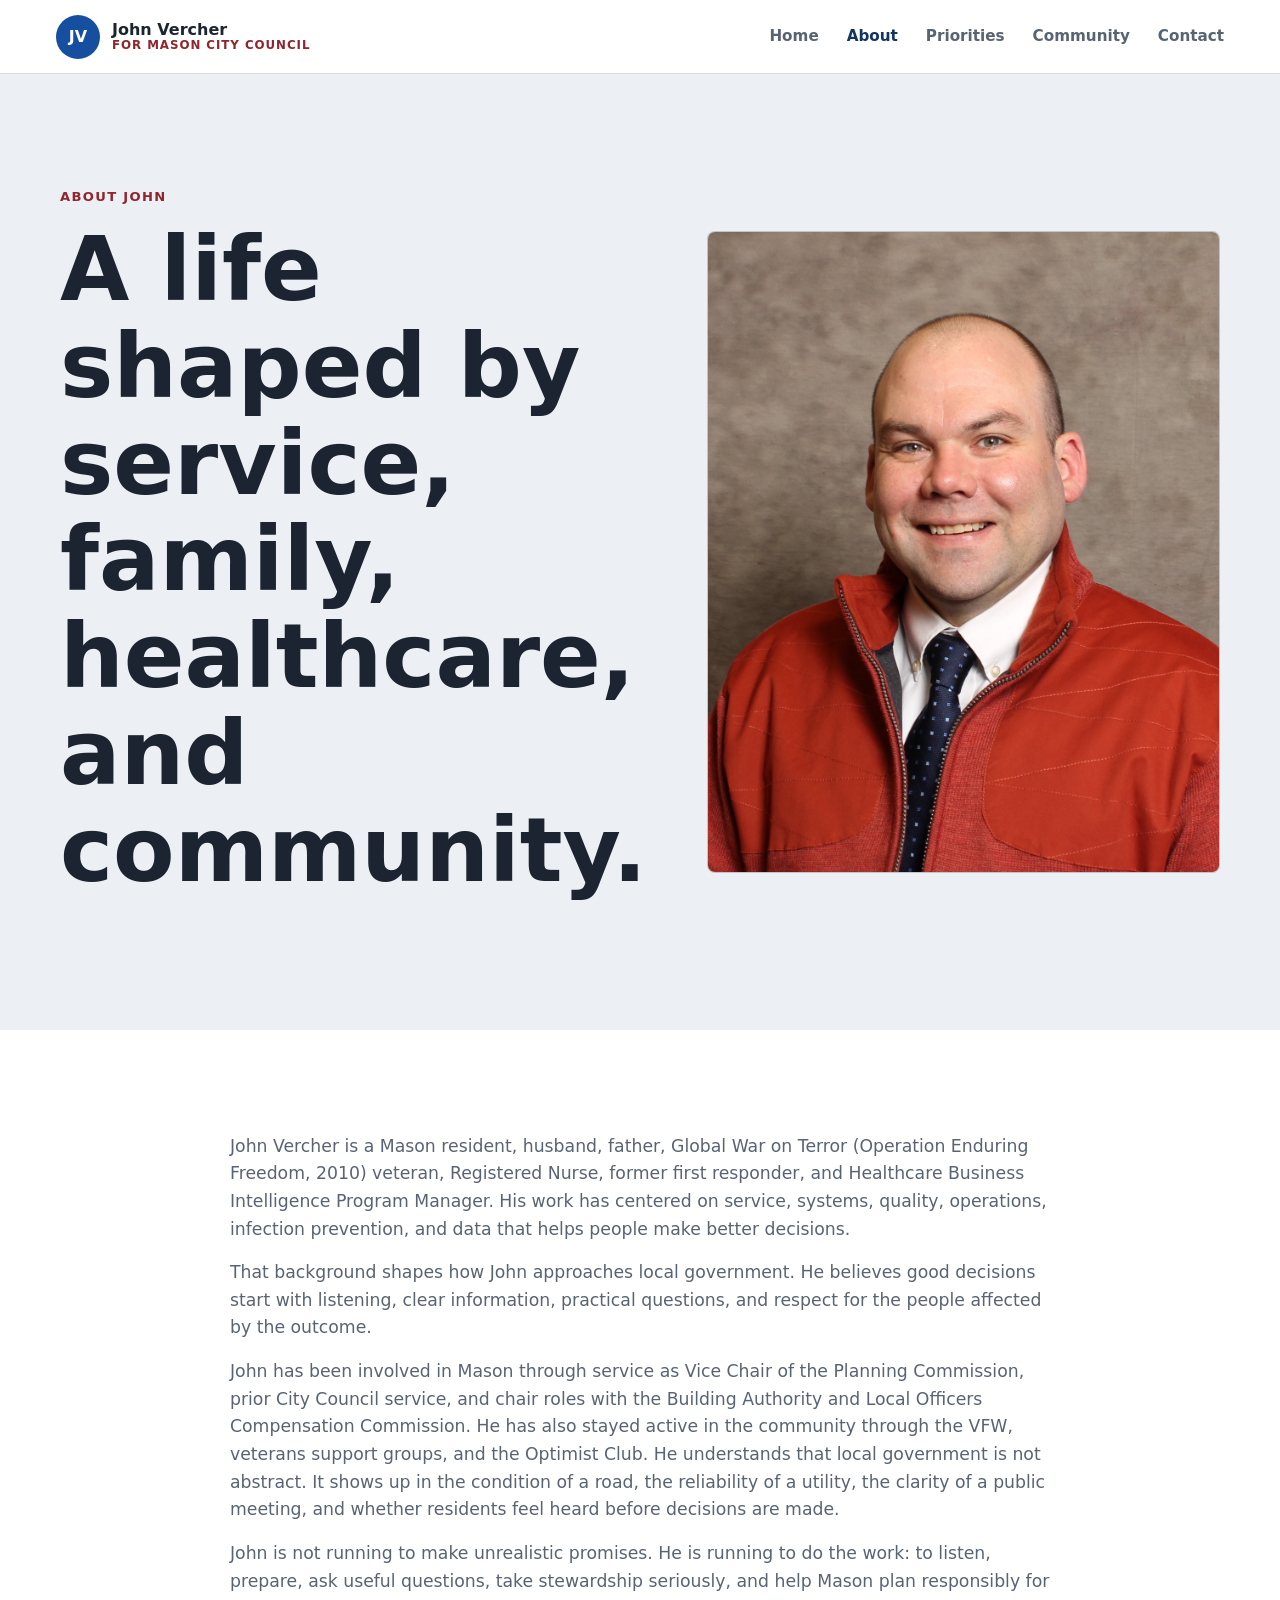
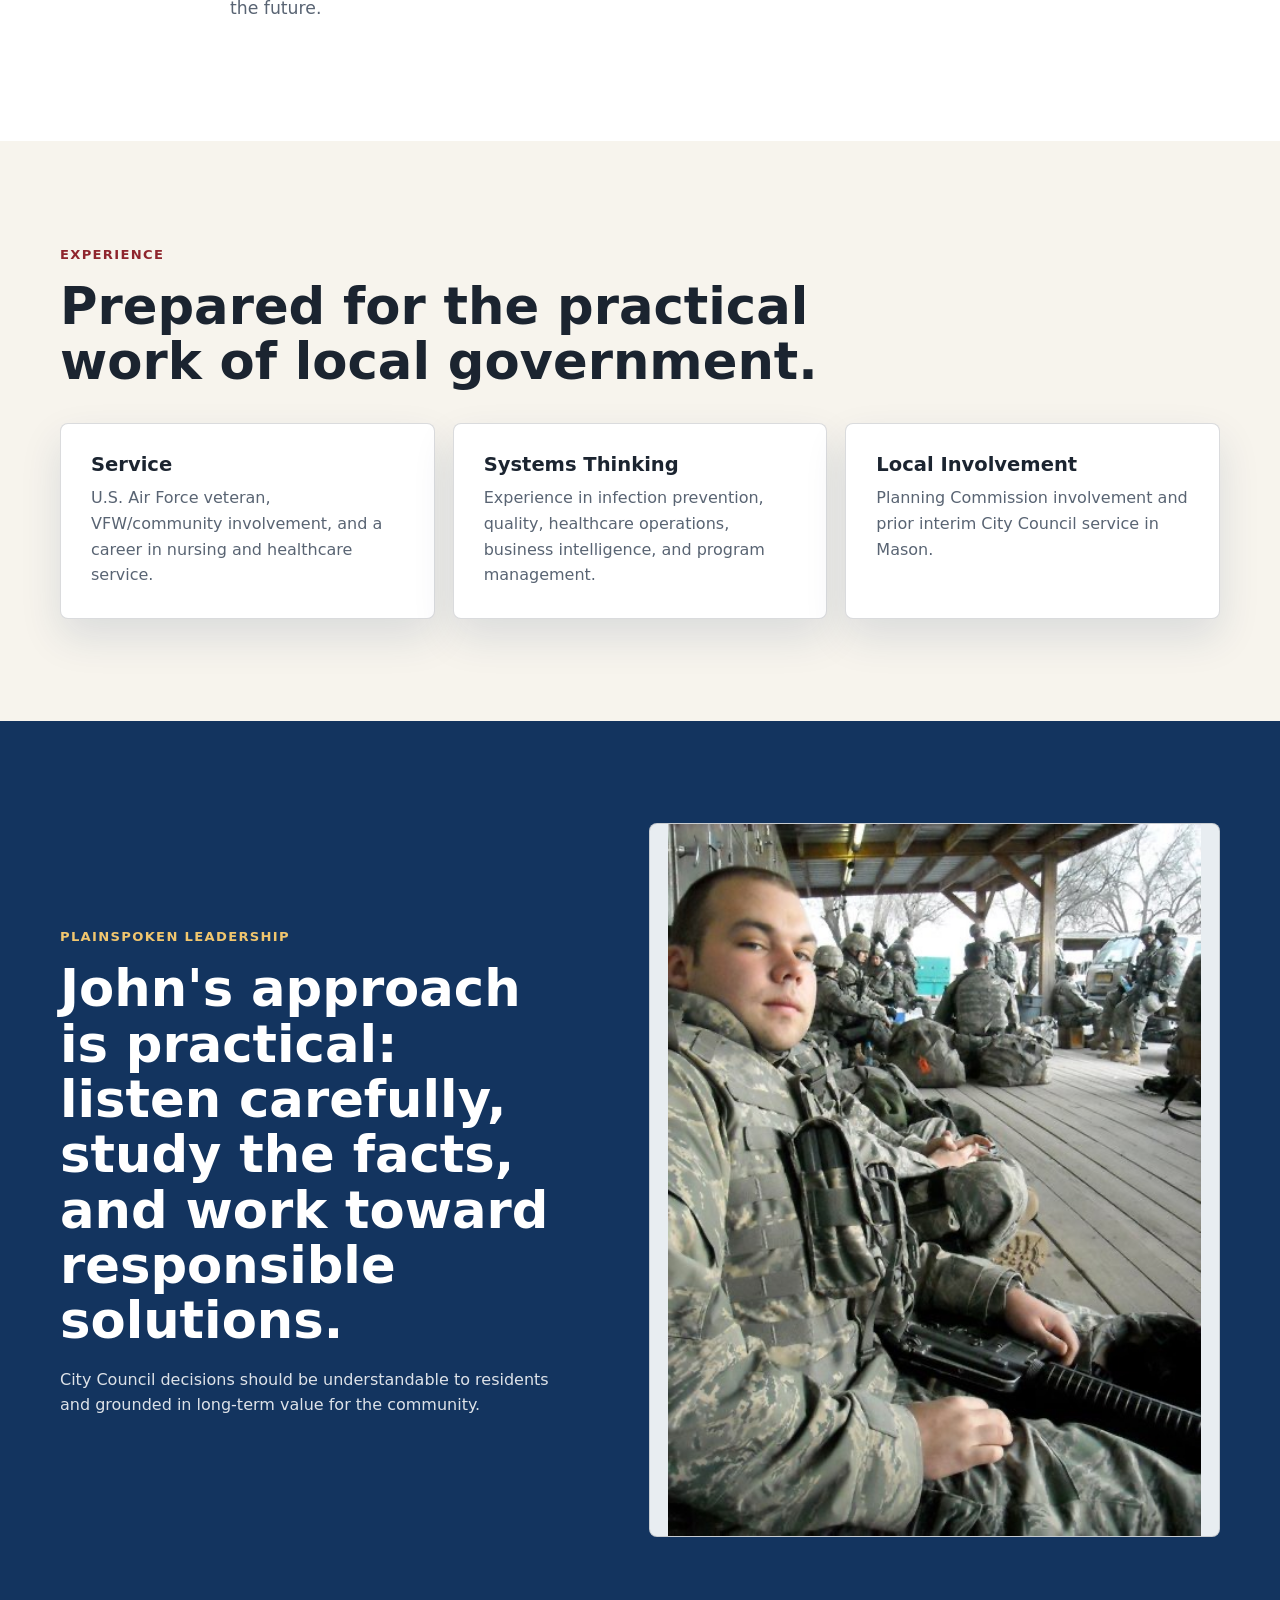
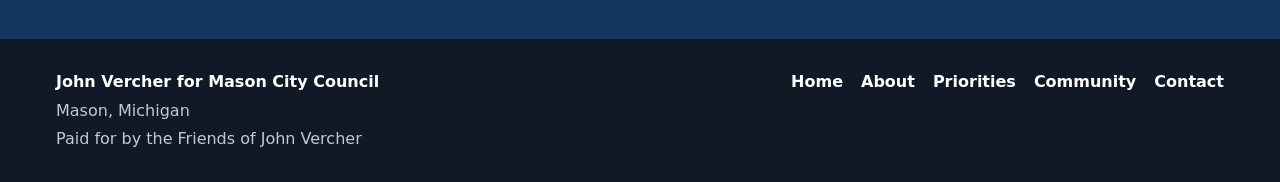
==== commit c612ffa9: "Update About page civic involvement" ====
--- a/about.html
+++ b/about.html
@@ -48,7 +48,7 @@
         <div class="container narrow prose">
           <p>John Vercher is a Mason resident, husband, father, Global War on Terror (Operation Enduring Freedom, 2010) veteran, Registered Nurse, former first responder, and Healthcare Business Intelligence Program Manager. His work has centered on service, systems, quality, operations, infection prevention, and data that helps people make better decisions.</p>
           <p>That background shapes how John approaches local government. He believes good decisions start with listening, clear information, practical questions, and respect for the people affected by the outcome.</p>
-          <p>John has been involved in Mason through Planning Commission service, prior interim City Council service, and community involvement including VFW and veteran events. He understands that local government is not abstract. It shows up in the condition of a road, the reliability of a utility, the clarity of a public meeting, and whether residents feel heard before decisions are made.</p>
+          <p>John has been involved in Mason through service as Vice Chair of the Planning Commission, prior City Council service, and chair roles with the Building Authority and Local Officers Compensation Commission. He has also stayed active in the community through the VFW, veterans support groups, and the Optimist Club. He understands that local government is not abstract. It shows up in the condition of a road, the reliability of a utility, the clarity of a public meeting, and whether residents feel heard before decisions are made.</p>
           <p>John is not running to make unrealistic promises. He is running to do the work: to listen, prepare, ask useful questions, take stewardship seriously, and help Mason plan responsibly for the future.</p>
         </div>
       </section>
